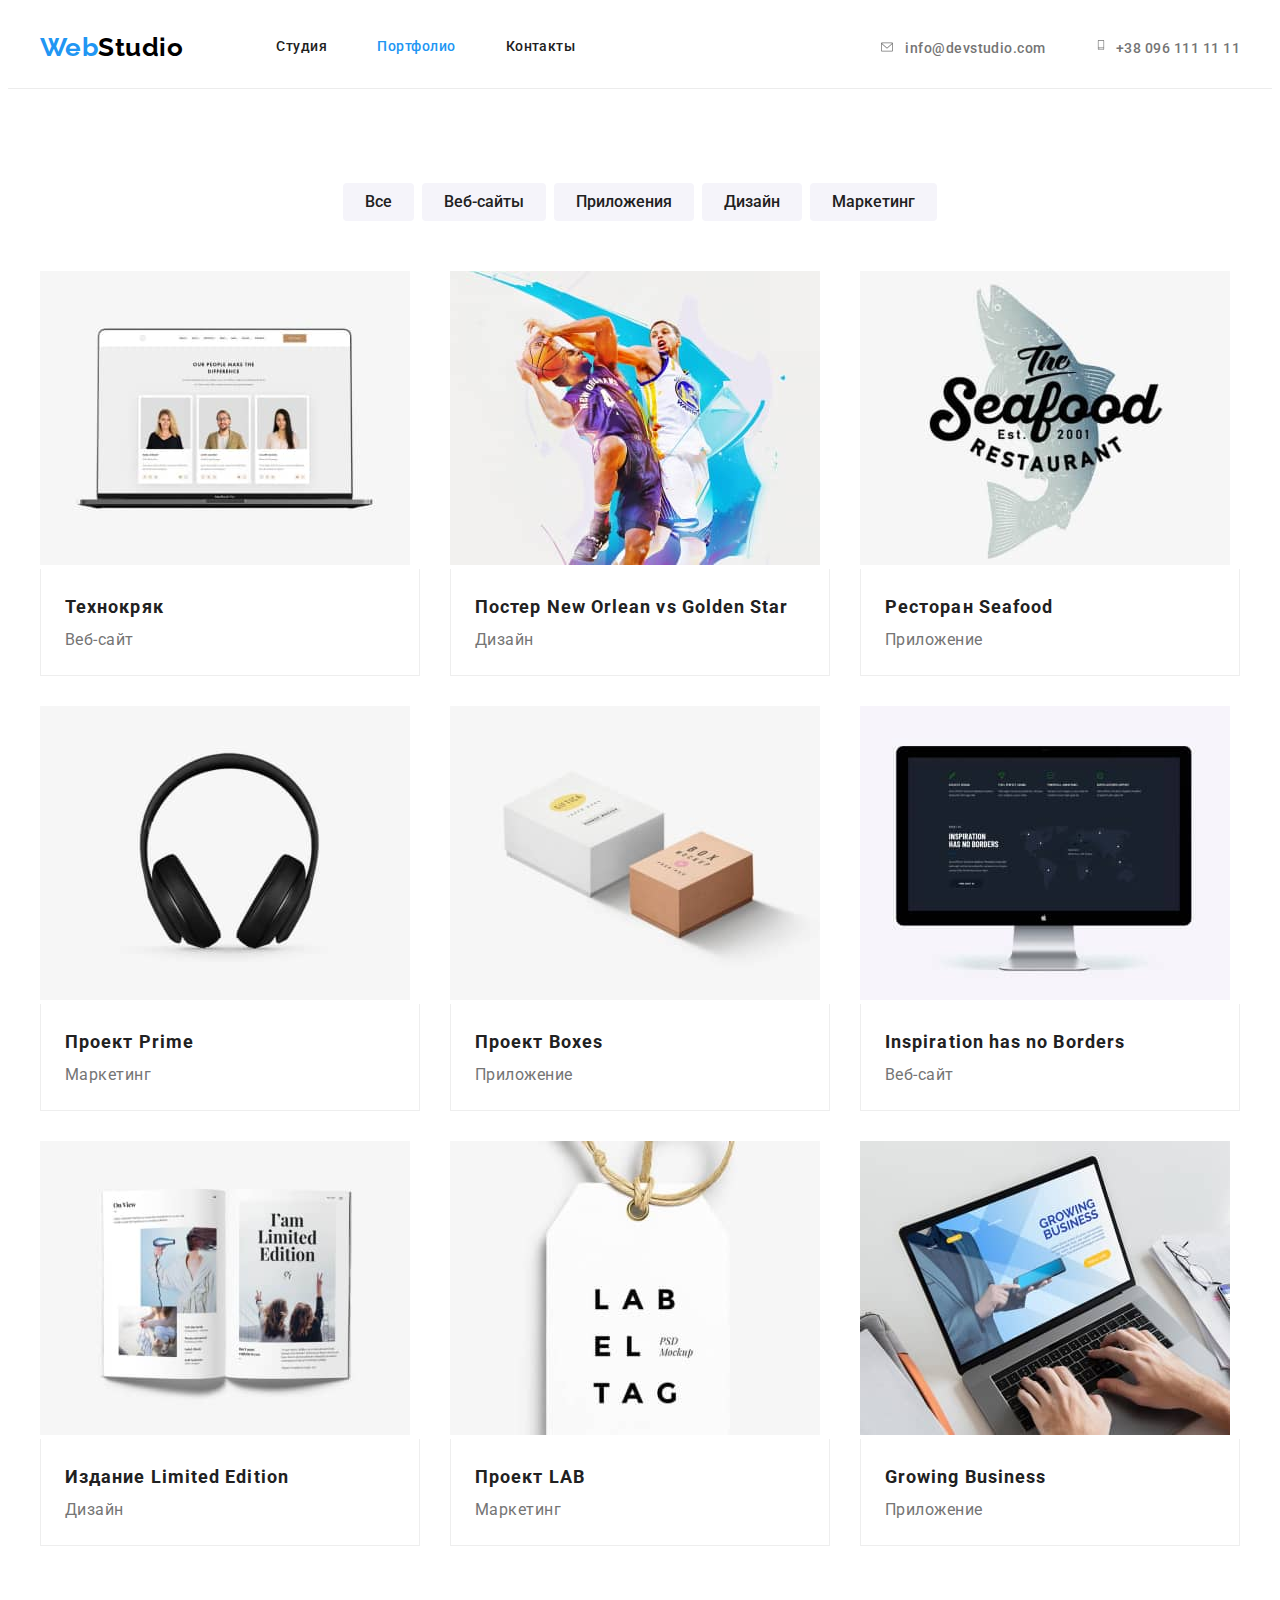
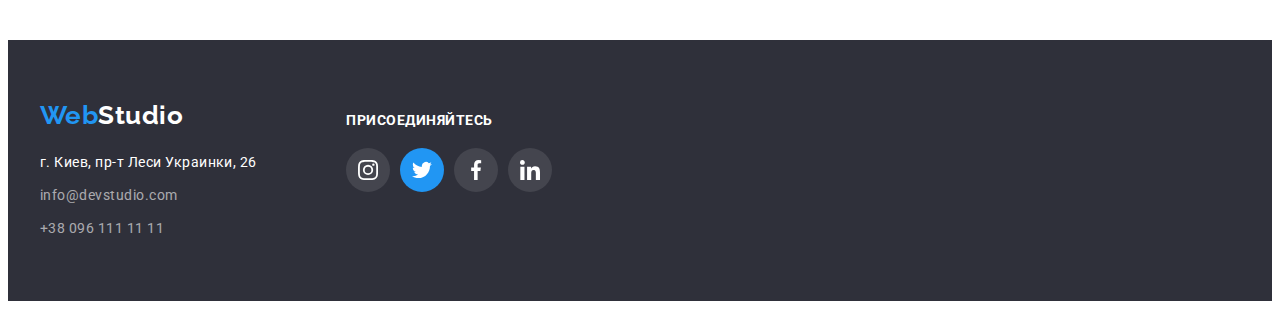
==== portfolio.html @ d6df9c36 "ДЗ-4.0" ====
<!DOCTYPE html>
<html lang="ru">
<head>
    <meta charset="UTF-8">
    <meta http-equiv="X-UA-Compatible" content="IE=edge">
    <meta name="viewport" content="width=device-width, initial-scale=1.0">
    <link rel="preconnect" href="https://fonts.googleapis.com">
    <link rel="preconnect" href="https://fonts.gstatic.com" crossorigin>
    <link href="https://fonts.googleapis.com/css2?family=Raleway:wght@700&family=Roboto:wght@400;500;700;900&display=swap" rel="stylesheet">
    <link rel="stylesheet" href="https://cdnjs.cloudflare.com/ajax/libs/modern-normalize/1.1.0/modern-normalize.min.css" integrity="sha512-wpPYUAdjBVSE4KJnH1VR1HeZfpl1ub8YT/NKx4PuQ5NmX2tKuGu6U/JRp5y+Y8XG2tV+wKQpNHVUX03MfMFn9Q==" crossorigin="anonymous" referrerpolicy="no-referrer" />
    <link rel="stylesheet" href="./css/styles.css" />
    <title>Document</title>
    </head>
<body>
    <!-- Шапка -->
    <header class="header">
        <div class="container">
            <a href="./" class="logo"><span class="logoaccent">Web</span><span class="logo-dark">Studio</span></a>
        <nav class="header-nav">
            <ul class="list">
                <li class="site-nav-text"><a href="" class="header-link link">Студия</a></li>
                <li class="site-nav-text"><a href="./portfolio.html" class="header-link link current">Портфолио</a></li>
                <li class="site-nav-text"><a href="" class="header-link link">Контакты</a></li>
            </ul>
        </nav>
        <div class="contacts-nav">
            <ul class="list">
                <li class="site-contacts-text">
                    <a href="mailto:info@devstudio.com" class="header-link link"><svg class="contacts-icon" width="16" height="12"><use href="./images/icons.svg#icon-envelope"></use></svg>info@devstudio.com</a></li>
                <li class="site-contacts-text">
                    <a href="tel:+380961111111" class="header-link link"><svg class="contacts-icon" width="10" height="16"><use href="./images/icons.svg#icon-smartphone"></use></svg>+38 096 111 11 11</a></li>
            </ul>
            </div>
        </div>
    </header>
    <main>  
    <section class="portfolio">
      <div class="container">
        <h1 class="visually-hidden">Портфолио</h1>
        <ul class="filters list">
             <li><button type="button" class="button-item">Все</button></li>
             <li><button type="button" class="button-item">Веб-сайты</button></li>
             <li><button type="button" class="button-item">Приложения</button></li>
             <li><button type="button" class="button-item">Дизайн</button></li>
             <li><button type="button" class="button-item">Маркетинг</button></li>
        </ul>
        <h2 class="visually-hidden">Галерея работ</h2>
        <ul class="porfolio-list list">
            <li>
                <a class="link portfolio-link" href=""><img src="./images/techno.jpg" alt="" width="370" >
                <div class="portfolio-info">
                 <h3 class="portfolio-title">Технокряк</h3>
                <p class="porfolio-text">Веб-сайт</p>
                </div>
                 </a>
            </li>
            <li>
                 <a class="link" href=""><img src="./images/poster.jpg" alt="" width="370">
                 <div class="portfolio-info">
                 <h3 class="portfolio-title">Постер <span lang="en">New Orlean vs Golden Star</span></h3>
                 <p class="porfolio-text">Дизайн</p>
                 </div>
                 </a>
             </li>
             <li>
                 <a class="link" href=""><img src="./images/restaurant.jpg" alt="" width="370">
                 <div class="portfolio-info">
                     <h3 class="portfolio-title">Ресторан <span lang="en">Seafood</span></h3>
                 <p class="porfolio-text">Приложение</p>
                 </div>
                 </a>    
             </li>
             <li>
                 <a class="link" href=""><img src="./images/prime.jpg" alt="" width="370">
                 <div class="portfolio-info">
                     <h3 class="portfolio-title">Проект <span lang="en">Prime</span></h3>
                 <p class="porfolio-text">Маркетинг</p>
                 </div>
                 </a>
             </li>
             <li>
                 <a class="link" href=""><img src="./images/boxes.jpg" alt="" width="370">
                 <div class="portfolio-info">
                     <h3 class="portfolio-title">Проект <span lang="en">Boxes</span></h3>
                 <p class="porfolio-text">Приложение</p>
                 </div>
                 </a>
              </li>
              <li>
                 <a class="link" href=""><img src="./images/inspiration.jpg" alt="" width="370">
                 <div class="portfolio-info">
                 <h3 class="portfolio-title"><span lang="en">Inspiration has no Borders</span></h3>
                 <p class="porfolio-text">Веб-сайт</p>
                 </div>
                 </a>    
              </li>
              <li>
                 <a class="link" href=""><img src="./images/limited.jpg" alt="" width="370">
                 <div class="portfolio-info">
                     <h3 class="portfolio-title">Издание <span lang="en">Limited Edition</span></h3>
                 <p class="porfolio-text">Дизайн</p>
                 </div>
                 </a>
             </li>
             <li>
                 <a class="link" href=""><img src="./images/lab.jpg" alt="" width="370">
                 <div class="portfolio-info">
                     <h3 class="portfolio-title">Проект <span lang="en">LAB</span></h3>
                 <p class="porfolio-text">Маркетинг</p>
                 </div>
                 </a>
              </li>
              <li>
                 <a class="link" href=""><img src="./images/growing.jpg" alt="" width="370">
                 <div class="portfolio-info">
                     <h3 class="portfolio-title"><span lang="en">Growing Business</span></h3>
                 <p class="porfolio-text">Приложение</p>
                 </div>
                 </a>
              </li>
        </ul>
      </div>
    </section>
    </main>
    <!-- Подвал -->
    <footer class="footer">
        <div class="container">
            <div>
                <a href="./" class="logo"><span class="logoaccent">Web</span><span class="logo-light">Studio</span></a>
                <address class="address">
                <ul class="address-list list">
                    <li class="address-map"><a href="https://goo.gl/maps/3kTh9h1PQYDEGtS97" target="_blank" rel="noopener, nofollow, noindex" class="link footer-link">г. Киев, пр-т Леси Украинки, 26</a> </li>
                    <li class="address-text"><a href="mailto:info@devstudio.com" class="link footer-link">info@devstudio.com</a></li>
                    <li class="address-text"><a href="tel:+380961111111" class="link footer-link">+38 096 111 11 11</a></li>
                </ul>
                </address>
            </div>
            
            <div class="join">
            <h1 class="join-title">присоединяйтесь</h1>
                <ul class="list join-soc-list">
                    <li><a class="join-soc-item" href=""><svg class="join-soc-icon" width="20" height="20"><use href="./images/icons.svg#icon-instagram"></use></svg></a></li>
                    <li><a class="join-soc-item icon-twitter" href=""><svg class="join-soc-icon" width="20" height="20"><use href="./images/icons.svg#icon-twitter"></use></svg></a></li>
                    <li><a class="join-soc-item" href=""><svg class="join-soc-icon" width="20" height="20"><use href="./images/icons.svg#icon-facebook"></use></svg></a></li>
                    <li><a class="join-soc-item" href=""><svg class="join-soc-icon" width="20" height="20"><use href="./images/icons.svg#icon-linkedin"></use></svg></a></li>
                </ul>
    
              </div>
        </div>
            </footer>
</body>
</html>
---- css/styles.css ----
:root {
    --primary-text-color: #757575;
    --title-text-color: #212121;
    --accent-color: #2196F3;
    --primary-white-color: #FFFFFF;
    --black-color: #000000;
    --dark-background: #2F303A;
    --light-background: #F5F4FA;    
    --icon-filler: #AFB1B8;
}

body {
    font-family: 'Roboto', sans-serif;
    font-style: normal;
    color: var(--primary-text-color);
    letter-spacing: 0.03em;
}
h1,h2,h3,h4,h5,h6,p { 
  margin: 0;
}
.container {
  width: 1200px;
  padding-left: 15px;
  padding-right: 15px;
  margin: 0 auto;
  
}
/* ------------Шапка-------------- */

.header {
  border-bottom: 1px solid #ECECEC;
  padding-top: 24px;
  padding-bottom: 25px;
}
.header .container {
  display: flex;
  align-items: center;
}

.logo {
  margin-right: 93px;
    text-decoration: none;
    font-family: 'Raleway', sans-serif;
    font-weight: 700;
    font-size: 26px;
    line-height: 1.19;
}

.logoaccent {
    color: var(--accent-color);
}
.logo-dark {
    color: var(--black-color);
}
.logo-light {
    color: var(--primary-white-color);
}
.header-nav {
  display: flex;
  align-items: center;
 
}
.header-nav .list {
  display: flex;
  
}
.contacts-nav .list {
  display: flex;
  align-items: baseline;
  
  }
.site-nav-text+.site-nav-text {
  margin-left: 50px;
}
.site-contacts-text+.site-contacts-text {
   margin-left: 50px;
} 

.contacts-nav {
 display: flex;
 align-items: center;
 margin-left: auto;
}
.header-link:hover.contacts-icon {
  fill: var(--accent-color);
}

.contacts-icon {
   margin-right: 10px;
   fill: currentColor;
  
}

.link {
    text-decoration:none;
    color: inherit;
    }

.header-link:hover, .header-link:focus {
    color: var(--accent-color);
    
} 

.visually-hidden {
    position: absolute;
    width: 1px;
    height: 1px;
    margin: -1px;
    border: 0;
    padding: 0;
    white-space: nowrap;
    clip-path: inset(100%);
    clip: rect(0 0 0 0);
    overflow: hidden;
  }
  .list {
      padding: 0;
      margin: 0;
      list-style-type: none;
  }
  .site-nav-text {
    font-weight: 500;
    font-size: 14px;
    line-height: 1.14;
    color: var(--title-text-color);
  }
  .site-contacts-text {
    font-weight: 500;
    font-size: 14px;
    line-height: 1.14;
    
  }
  .current {
      color: var(--accent-color);
  }
  /* ---------------Hero---------------- */
  .hero {
    max-width: 1600px;
    margin: 0 auto;
      background: var(--dark-background);
      padding-top: 200px;
      padding-bottom: 200px;
      background-image: linear-gradient(rgba(47, 48, 58, 0.4), rgba(47, 48, 58, 0.4)), url(../images/hero.jpg);
      background-repeat: no-repeat;
      background-position: 50% 50%;
      background-size:cover;
         
  }
  .hero-headline {
    width: 696px;
    margin-bottom: 30px;
    margin-left: auto;
    margin-right: auto;
    
    font-weight: 900;
    font-size: 44px;
    line-height: 1.36;
    text-align: center;
    letter-spacing: 0.06em;
    text-transform: uppercase;
    color: var(--primary-white-color);
  }
  .hero-button-div {
    text-align: center;
    
  }
  .hero-button {
    padding: 10px 32px;
    box-shadow: 0px 4px 4px rgba(0, 0, 0, 0.15);
    border-radius: 4px;
    font-family: inherit;
    background-color: var(--accent-color);
    font-weight: 700;
    font-size: 16px;
    line-height: 1.88;
   
    letter-spacing: 0.06em;
    color: var(--primary-white-color);
    cursor:pointer
  }
    .hero-button:hover, .hero-button:focus{
    background-color: #188CE8;
    }

  .section-title {
    font-weight: 700;
    font-size: 36px;
    line-height: 1.17;
    text-align: center;  
    color: var(--title-text-color);
  }
  /* <!-- Особенности --> */
  .qualities {
    padding-bottom: 96px;
    padding-top: 96px;
  }
  .qualities .list {
    display: flex;
    justify-content: space-between;  
            
  }
  .qualities-bg {
    display: flex;
    height: 120px;
    width: 270px;
    background-color: var(--light-background);
    border-radius: 4px;
    margin-bottom: 30px;
    justify-content: center;
    align-items: center;
    
  }
  
  .qualities-title {
    margin-bottom: 10px;
    font-weight: 700;
    font-size: 14px;
    line-height: 1.146;
    text-transform: uppercase;
    color: var(--title-text-color);
  }

  .qualities-text {
    width: 270px;
    padding-top: 3px;
    font-weight: 400;
    font-size: 14px;
    line-height: 1.71;
  }
  /* Чем мы занимаемся */
  .activity {
  padding-bottom: 94px;
  }
  .activity-title {
    margin-bottom: 50px;
  }
  .activity .list {
    display: flex;
    justify-content: space-between;
    align-items: center;
    
  }
  
  /* <!-- Наша команда --> */
  .team-section {
    background-color: var(--light-background);
    padding-top: 94px;
    padding-bottom: 94px;
  }
  .team   {
    
    margin-bottom: 50px;
  }
  .team-list {
    display: flex;
    justify-content: space-between;
    
  }
  .team-list > li {
    background-color: var(--primary-white-color);
    
    box-shadow: 0px 1px 3px rgba(0, 0, 0, 0.12), 0px 1px 1px rgba(0, 0, 0, 0.14), 0px 2px 1px rgba(0, 0, 0, 0.2);
    border-radius: 0px 0px 4px 4px;
  }
  .team-list img {
    margin-bottom: 30px;
  }
  .team-name {
    margin-bottom: 10px;
    font-weight: 500;
    font-size: 16px;
    line-height: 1.19;     
    text-align: center;
    color: var(--title-text-color);
  }
  .team-text {
      font-weight: 400;
    font-size: 16px;
    line-height: 1.19;
    text-align: center;
    margin-bottom: 16px;
  }
  .team-soc-list {
    display: flex;
    align-items: center;
    justify-content: center;
    
  }
  .team-soc-item {
    display: flex;
    align-items: center;
    justify-content: center;
    width: 44px;
    height: 44px;
    border-radius: 50%;
    margin-bottom: 30px;
      
  }
  .team-soc-icon {
    display: flex;
    align-items: center;
    fill: var(--icon-filler);
  }
  .team-soc-item + .team-soc-item {
    margin-left: 10px;
  }
  .team-soc-item:hover, .team-soc-item:focus {
    background-color: var(--accent-color);
  }
  .team-soc-item:hover .team-soc-icon {
    fill: var(--primary-white-color);
  }

  .team-soc-item:focus .team-soc-icon {
    fill: var(--primary-white-color);
  }
  /*-------------- Клиенты ----------------*/
  .clients {
    padding-top: 94px;
    padding-bottom: 94px;
  }
  .clients .section-title {
    margin-bottom: 50px;
  }
  .clients .list {
    display: flex;
    justify-content: space-between;
    align-items: center;
  }
  .clients-icon {
    fill: var(--icon-filler);
  }
   
  .clients-item {
    display: flex;
    align-items: center;
    justify-content: center;
    width: 170px;
    height: 92px;
    left: 215px;
    top: 2493px;
    border: 1px solid var(--icon-filler);
    box-sizing: border-box;
    border-radius: 4px;
  }
  
  .clients-item:hover {
    border-color: var(--accent-color);
    box-shadow: 0px 4px 4px rgba(0, 0, 0, 0.25);
  }
  .clients-item:focus {
    border-color: var(--accent-color);
    box-shadow: 0px 4px 4px rgba(0, 0, 0, 0.25);
  }
  .clients-item:focus .clients-icon  {
   fill:var(--accent-color);
   
  }
  .clients-item:hover .clients-icon  {
    fill:var(--accent-color);
       }

/* -----------------Подвал---------------- */
  .footer {
     background: var(--dark-background);
     padding-top: 60px;
     padding-bottom: 60px;
      }
  
  .footer .container {
     display: flex;
      }

  .address {
    margin-top: 20px;
    font-style: inherit;
    font-weight: 400;
    font-size: 14px;
    line-height: 1.71;
  }
  .address-list li:not(:last-child) {
    margin-bottom: 9px;
  }
  .address-map {
      color: var(--primary-white-color);
  }
  .address-text {
    color: rgba(255, 255, 255, 0.6);
  }
  .footer-link:hover, .footer-link:focus {
    color: var(--accent-color);
  }
  .join {
    margin-top: 12px;
    margin-left: 70px;
  }
  .join-title {
    color: var(--primary-white-color);
    font-style: normal;
    font-weight: 700;
    font-size: 14px;
    line-height: 16px;
    text-transform: uppercase;
    margin-bottom: 20px;
   
  }
  .join-soc-list {
    display: flex;
    align-items: center;
    
  }
  .join-soc-item {
    display: flex;
    align-items: center;
    justify-content: center;
    width: 44px;
    height: 44px;
    border-radius: 50%;
    margin-right: 10px;
    background-color: rgba(255, 255, 255, 0.1);
    
      
  }
  .join-soc-icon {
    display: flex;
    align-items: center;
    fill: var(--primary-white-color);

  }
  .join-soc-item:hover, .join-soc-item:focus {
    background-color: var(--accent-color);
  }
  .icon-twitter {
    background-color: var(--accent-color);
  }

 /* -----------Портфолио-------------- */
  
 .portfolio {
   padding-top: 94px;
   padding-bottom: 94px;
 }
    .button-item {
      padding: 6px 22px;
    font-family: inherit;
    font-weight: 500;
    font-size: 16px;
    line-height: 1.62;
    text-align: center;
    color: var(--title-text-color);
    background-color: var(--light-background);
    border-radius: 4px;
    cursor:pointer;
    border: 0;
    }
    .button-item:active {
    color: var(--primary-white-color);
    background-color: var(--accent-color);
    }
    .button-item:hover, .button-item:focus {
      box-shadow: 0px 3px 1px rgba(0, 0, 0, 0.1), 0px 1px 2px rgba(0, 0, 0, 0.08), 0px 2px 2px rgba(0, 0, 0, 0.12);
    }
    .portfolio-title {
        font-weight: 700;
        font-size: 18px;
        line-height: 2;
        letter-spacing: 0.06em;
        color: var(--title-text-color);
    }
    .porfolio-text {
        font-weight: 400;
        font-size: 16px;
        line-height: 1.88;

    }
    .filters {
      display: flex;
      justify-content: center;
      margin-bottom: 50px;
         }
    .filters li:not(:first-child) {
      margin-left: 8px;
    }
    .porfolio-list {
      display: flex;
      flex-wrap: wrap;
      margin-top: -30px;
      margin-left: -30px;
      
    }
  .porfolio-list li {
    flex-basis: calc((100% - 90px) / 3);
    margin-top: 30px;
    margin-left: 30px;
    
      
  }
  .portfolio-info {
    padding: 20px 24px;
    border-bottom: 1px solid #EEEEEE;
    border-right: 1px solid #EEEEEE;
    border-left: 1px solid #EEEEEE;
  }

  .portfolio li:hover, .portfolio li:focus  {
    box-shadow: 0px 1px 1px rgba(0, 0, 0, 0.12), 0px 4px 4px rgba(0, 0, 0, 0.06), 1px 4px 6px rgba(0, 0, 0, 0.16);

  }
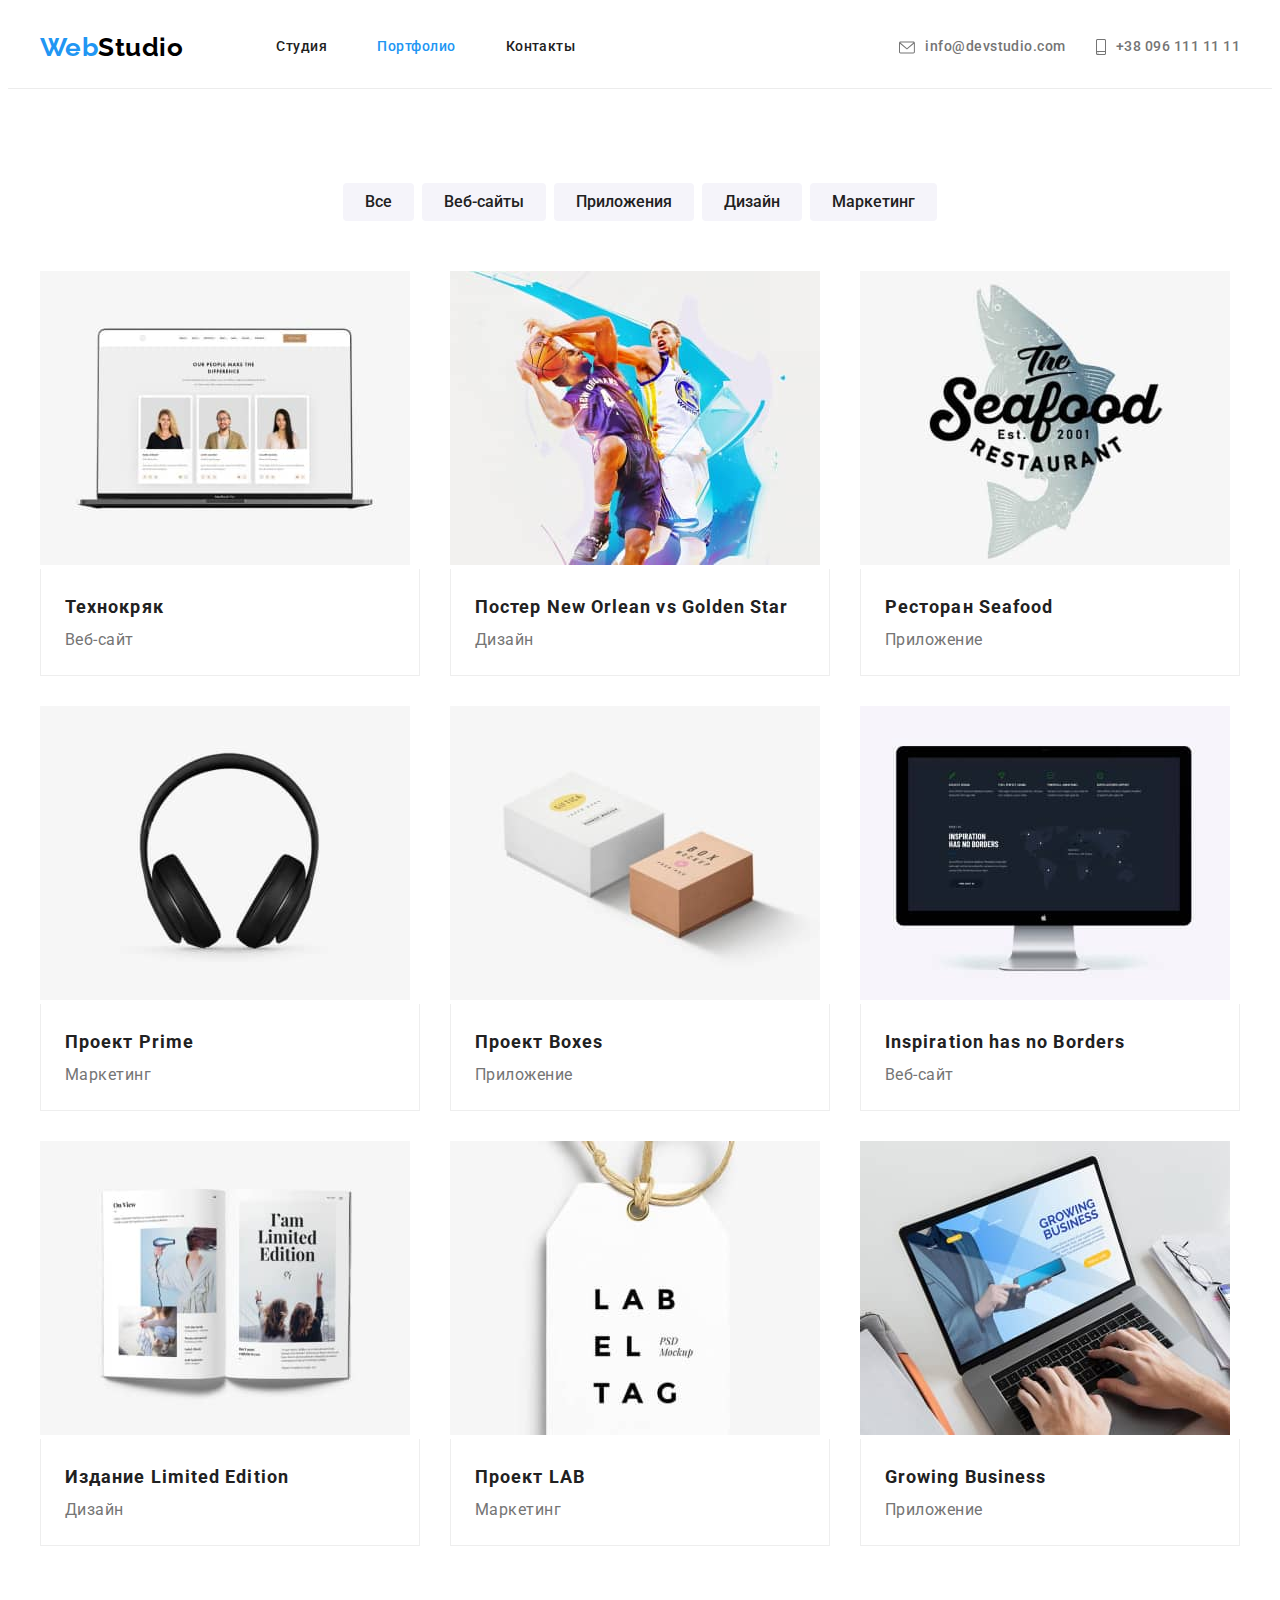
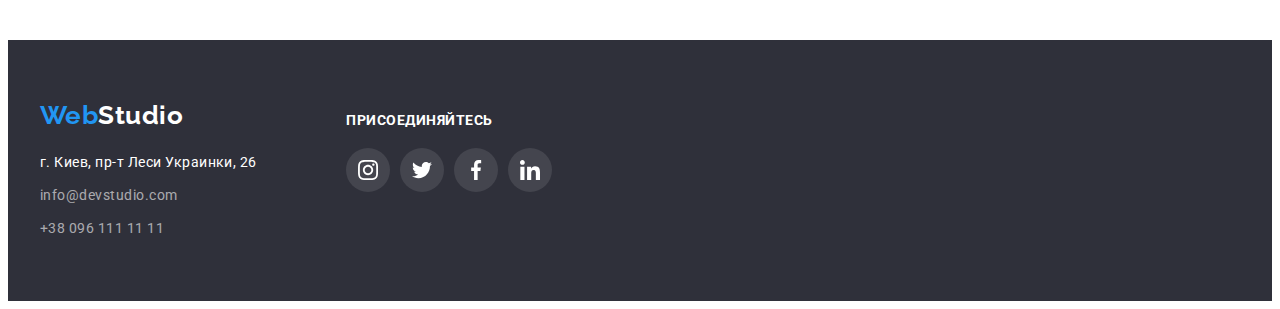
==== commit 5daef84a: "ДЗ-4.1" ====
--- a/portfolio.html
+++ b/portfolio.html
@@ -26,7 +26,7 @@
         <div class="contacts-nav">
             <ul class="list">
                 <li class="site-contacts-text">
-                    <a href="mailto:info@devstudio.com" class="header-link link"><svg class="contacts-icon" width="16" height="12"><use href="./images/icons.svg#icon-envelope"></use></svg>info@devstudio.com</a></li>
+                    <a href="mailto:info@devstudio.com" class="header-link link"><svg class="contacts-icon" width="16" height="25"><use href="./images/icons.svg#icon-envelope"></use></svg>info@devstudio.com</a></li>
                 <li class="site-contacts-text">
                     <a href="tel:+380961111111" class="header-link link"><svg class="contacts-icon" width="10" height="16"><use href="./images/icons.svg#icon-smartphone"></use></svg>+38 096 111 11 11</a></li>
             </ul>
@@ -140,7 +140,7 @@
             <h1 class="join-title">присоединяйтесь</h1>
                 <ul class="list join-soc-list">
                     <li><a class="join-soc-item" href=""><svg class="join-soc-icon" width="20" height="20"><use href="./images/icons.svg#icon-instagram"></use></svg></a></li>
-                    <li><a class="join-soc-item icon-twitter" href=""><svg class="join-soc-icon" width="20" height="20"><use href="./images/icons.svg#icon-twitter"></use></svg></a></li>
+                    <li><a class="join-soc-item" href=""><svg class="join-soc-icon" width="20" height="20"><use href="./images/icons.svg#icon-twitter"></use></svg></a></li>
                     <li><a class="join-soc-item" href=""><svg class="join-soc-icon" width="20" height="20"><use href="./images/icons.svg#icon-facebook"></use></svg></a></li>
                     <li><a class="join-soc-item" href=""><svg class="join-soc-icon" width="20" height="20"><use href="./images/icons.svg#icon-linkedin"></use></svg></a></li>
                 </ul>
--- a/css/styles.css
+++ b/css/styles.css
@@ -66,20 +66,24 @@
 }
 .contacts-nav .list {
   display: flex;
-  align-items: baseline;
+  align-items: center
   
   }
 .site-nav-text+.site-nav-text {
   margin-left: 50px;
 }
-.site-contacts-text+.site-contacts-text {
-   margin-left: 50px;
+.site-contacts-text +.site-contacts-text {
+   margin-left: 30px;
 } 
 
 .contacts-nav {
  display: flex;
  align-items: center;
  margin-left: auto;
+}
+.header-link {
+  display: flex;
+  align-items: center;
 }
 .header-link:hover.contacts-icon {
   fill: var(--accent-color);
@@ -301,9 +305,11 @@
     align-items: center;
     fill: var(--icon-filler);
   }
-  .team-soc-item + .team-soc-item {
-    margin-left: 10px;
-  }
+  .team-soc-li:not(:last-child) {
+    margin-right: 10px;
+  }
+
+  
   .team-soc-item:hover, .team-soc-item:focus {
     background-color: var(--accent-color);
   }
@@ -430,10 +436,7 @@
   .join-soc-item:hover, .join-soc-item:focus {
     background-color: var(--accent-color);
   }
-  .icon-twitter {
-    background-color: var(--accent-color);
-  }
-
+  
  /* -----------Портфолио-------------- */
   
  .portfolio {
@@ -441,7 +444,7 @@
    padding-bottom: 94px;
  }
     .button-item {
-      padding: 6px 22px;
+    padding: 6px 22px;
     font-family: inherit;
     font-weight: 500;
     font-size: 16px;
@@ -457,9 +460,10 @@
     color: var(--primary-white-color);
     background-color: var(--accent-color);
     }
-    .button-item:hover, .button-item:focus {
+    .button-item:hover, .button-item:focus  {
       box-shadow: 0px 3px 1px rgba(0, 0, 0, 0.1), 0px 1px 2px rgba(0, 0, 0, 0.08), 0px 2px 2px rgba(0, 0, 0, 0.12);
     }
+    
     .portfolio-title {
         font-weight: 700;
         font-size: 18px;
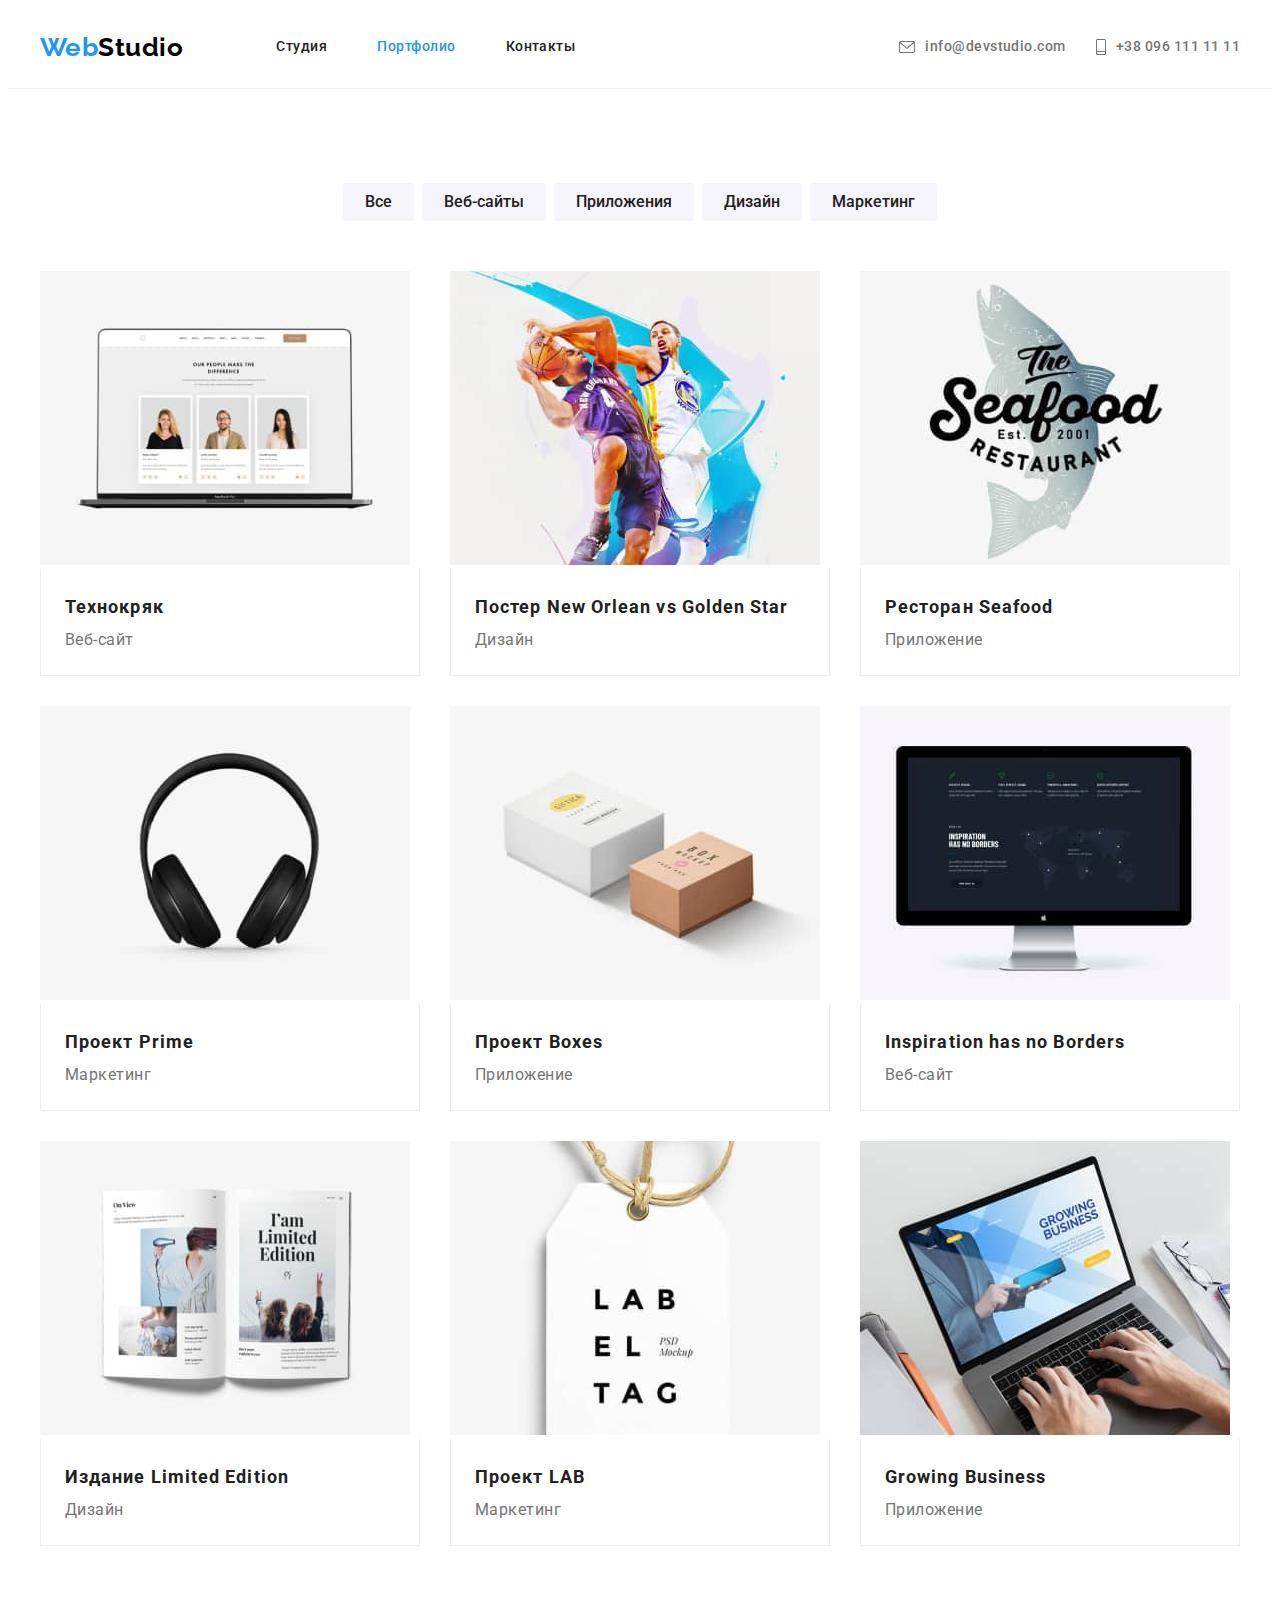
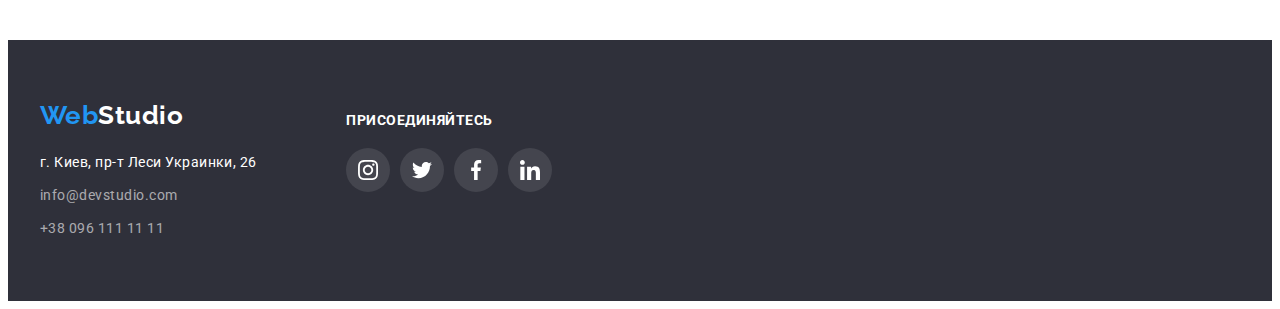
==== commit 81797cd3: "Д3-4.2" ====
--- a/portfolio.html
+++ b/portfolio.html
@@ -26,7 +26,7 @@
         <div class="contacts-nav">
             <ul class="list">
                 <li class="site-contacts-text">
-                    <a href="mailto:info@devstudio.com" class="header-link link"><svg class="contacts-icon" width="16" height="25"><use href="./images/icons.svg#icon-envelope"></use></svg>info@devstudio.com</a></li>
+                    <a href="mailto:info@devstudio.com" class="header-link link"><svg class="contacts-icon" width="16" height="12"><use href="./images/icons.svg#icon-envelope"></use></svg>info@devstudio.com</a></li>
                 <li class="site-contacts-text">
                     <a href="tel:+380961111111" class="header-link link"><svg class="contacts-icon" width="10" height="16"><use href="./images/icons.svg#icon-smartphone"></use></svg>+38 096 111 11 11</a></li>
             </ul>
